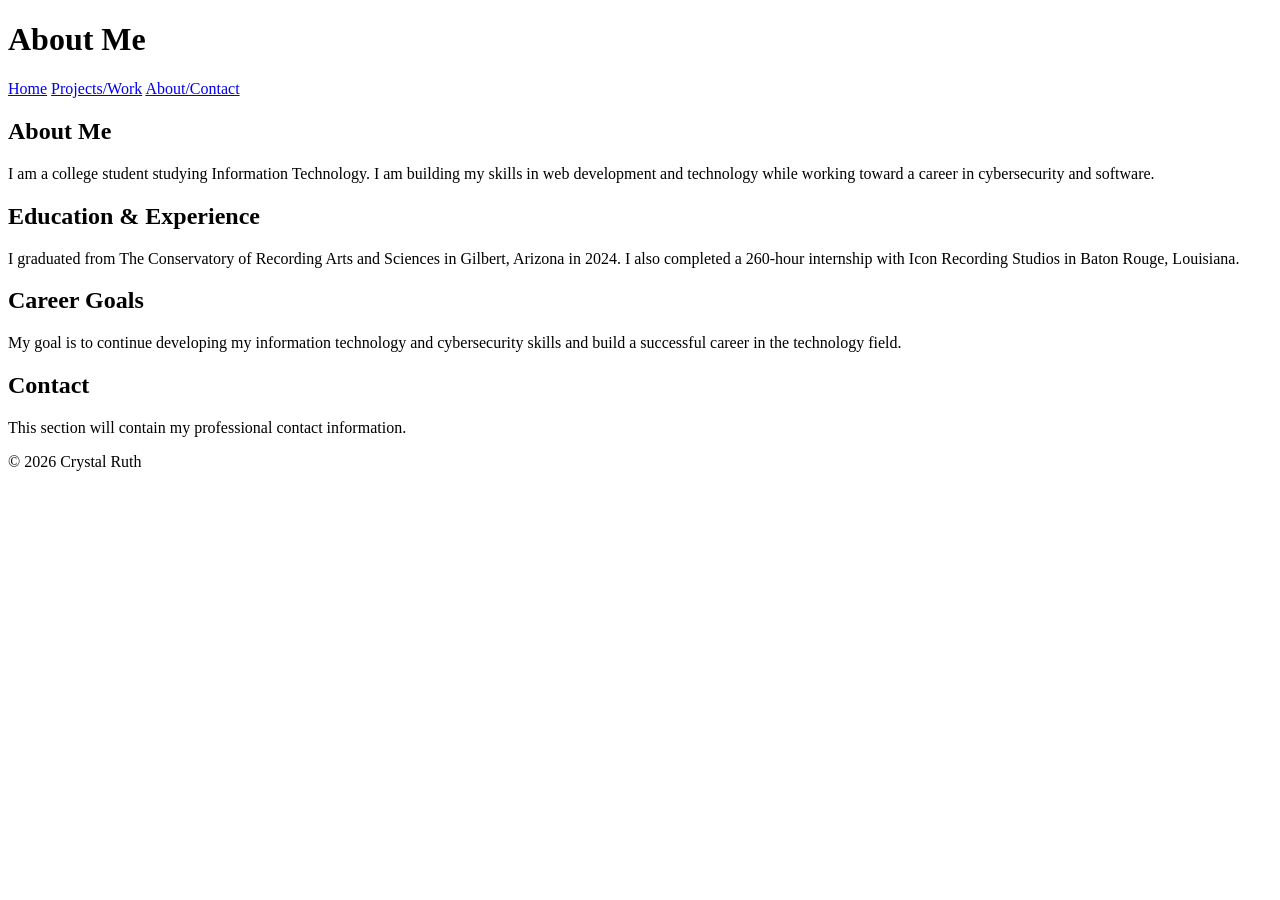
==== about.html @ 9107e643 "Add portfolio pages and wireframe" ====
<!DOCTYPE html>
<html lang="en">
<head>
    <meta charset="UTF-8">
    <meta name="viewport" content="width=device-width, initial-scale=1.0">
    <title>About & Contact | Crystal Ruth</title>
</head>

<body>

    <header>
        <h1>About Me</h1>

        <nav>
            <a href="index.html">Home</a>
            <a href="projects.html">Projects/Work</a>
            <a href="about.html">About/Contact</a>
        </nav>
    </header>

    <main>

        <section>
            <h2>About Me</h2>
            <p>
                I am a college student studying Information Technology.
                I am building my skills in web development and technology
                while working toward a career in cybersecurity and software.
            </p>
        </section>

        <section>
            <h2>Education & Experience</h2>
            <p>
                I graduated from The Conservatory of Recording Arts and
                Sciences in Gilbert, Arizona in 2024. I also completed
                a 260-hour internship with Icon Recording Studios in
                Baton Rouge, Louisiana.
            </p>
        </section>

        <section>
            <h2>Career Goals</h2>
            <p>
                My goal is to continue developing my information technology
                and cybersecurity skills and build a successful career
                in the technology field.
            </p>
        </section>

        <section>
            <h2>Contact</h2>
            <p>
                This section will contain my professional contact
                information.
            </p>
        </section>

    </main>

    <footer>
        <p>&copy; 2026 Crystal Ruth</p>
    </footer>

</body>
</html>
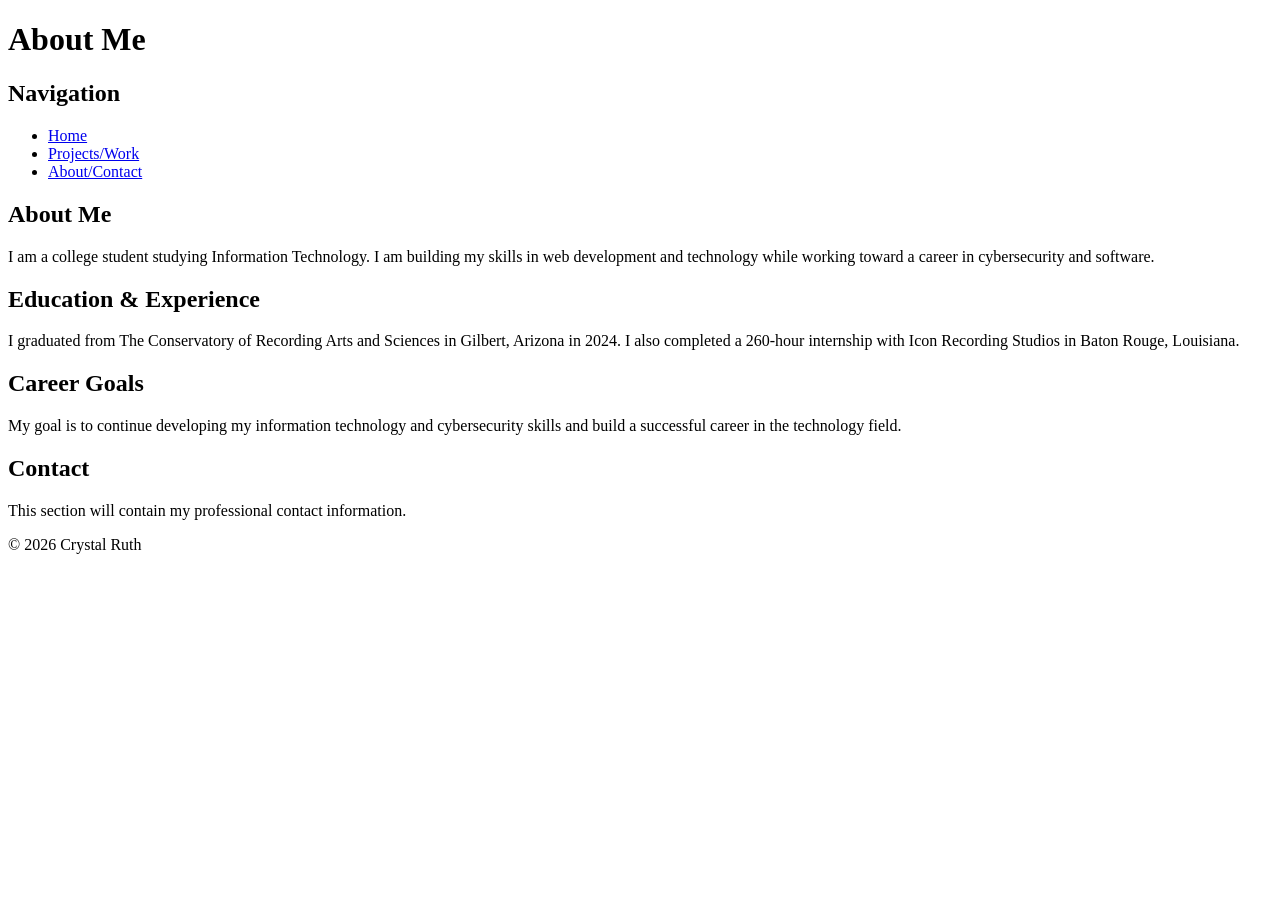
==== commit ede6cb14: "fix navigation links" ====
--- a/about.html
+++ b/about.html
@@ -12,10 +12,14 @@
         <h1>About Me</h1>
 
         <nav>
-            <a href="index.html">Home</a>
-            <a href="projects.html">Projects/Work</a>
-            <a href="about.html">About/Contact</a>
-        </nav>
+    <h2>Navigation</h2>
+    <ul>
+        <li><a href="index.html">Home</a></li>
+        <li><a href="projects.html">Projects/Work</a></li>
+        <li><a href="about.html">About/Contact</a></li>
+    </ul>
+</nav>
+
     </header>
 
     <main>
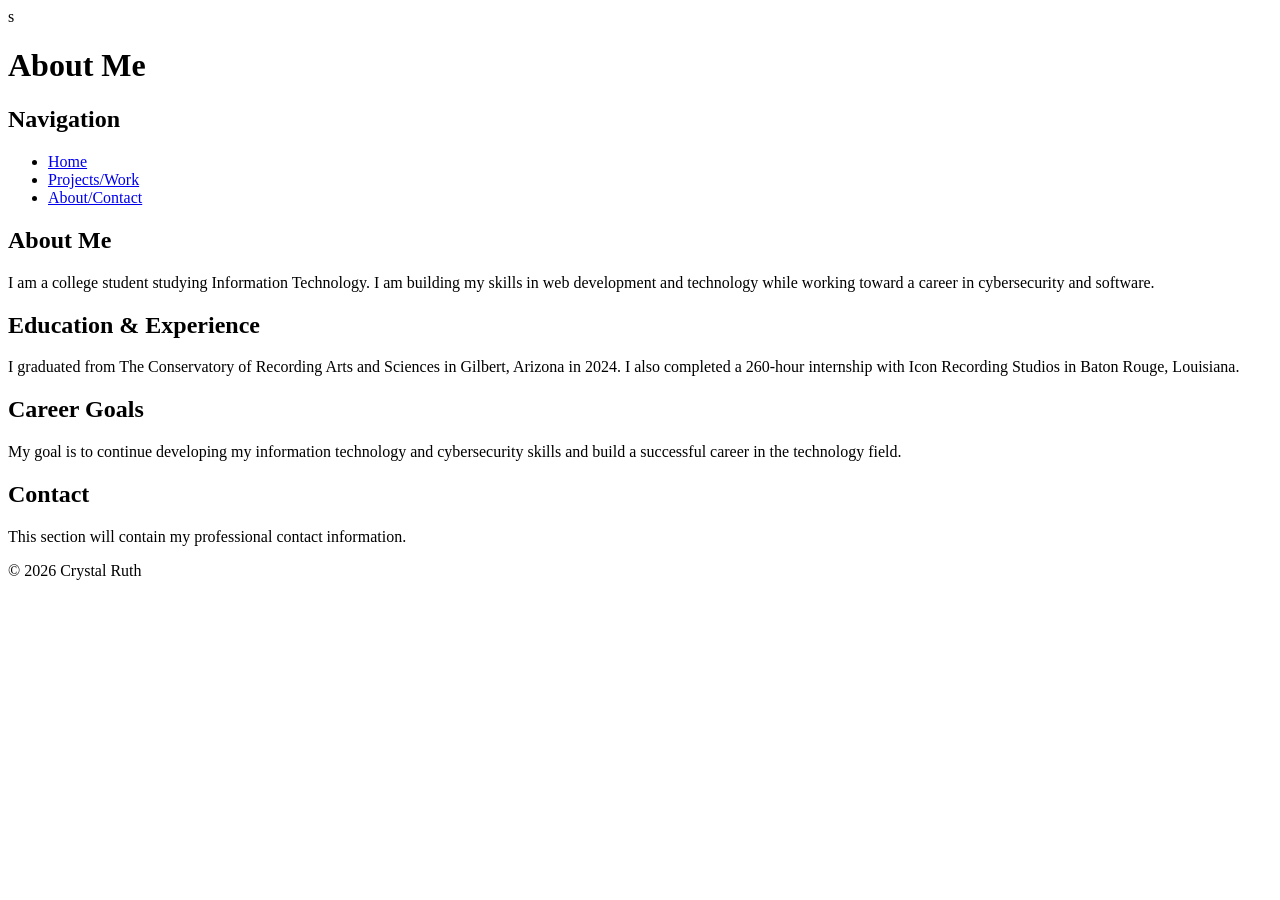
==== commit bc52725b: "fix nagivation links" ====
--- a/about.html
+++ b/about.html
@@ -1,4 +1,4 @@
-<!DOCTYPE html>
+<!DOCTYPE html>s
 <html lang="en">
 <head>
     <meta charset="UTF-8">
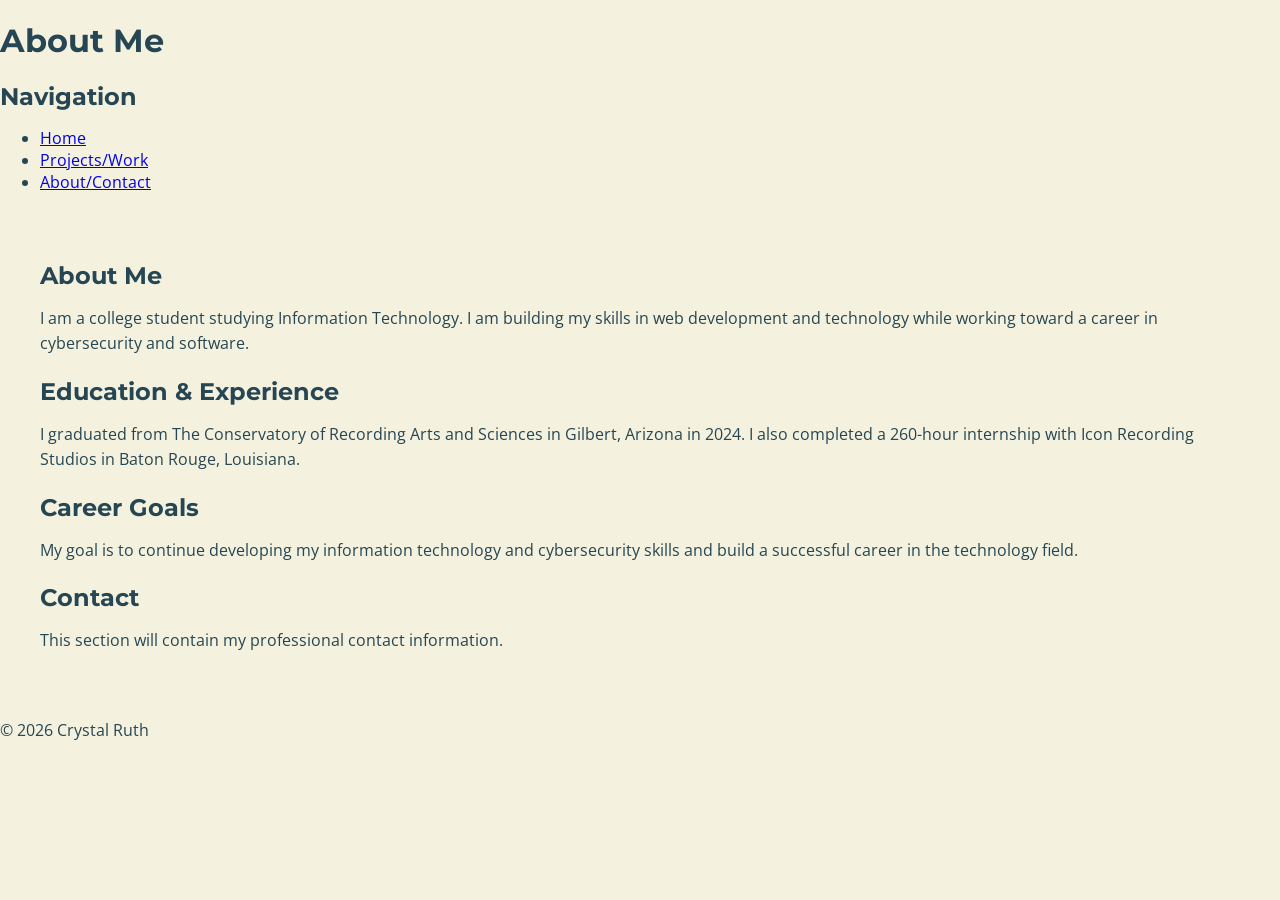
==== commit b5b0b831: "completed CSS styling and responsive design" ====
--- a/about.html
+++ b/about.html
@@ -1,9 +1,10 @@
-<!DOCTYPE html>s
+<!DOCTYPE html>
 <html lang="en">
 <head>
     <meta charset="UTF-8">
     <meta name="viewport" content="width=device-width, initial-scale=1.0">
     <title>About & Contact | Crystal Ruth</title>
+    <link rel="stylesheet" href="style.css">
 </head>
 
 <body>
@@ -22,7 +23,7 @@
 
     </header>
 
-    <main>
+    <main id="main-content">
 
         <section>
             <h2>About Me</h2>
--- a/style.css
+++ b/style.css
@@ -0,0 +1,154 @@
+@import url('https://fonts.googleapis.com/css2?family=Montserrat:wght@600;700&family=Open+Sans:wght@400;600&display=swap');
+
+/* Type selector */
+body {
+    font-family: 'Open Sans', Arial, sans-serif;
+    background-color: #f4f1de;
+    color: #264653;
+    margin: 0;
+    padding: 0;
+    h1,
+h2,
+h3 {
+    font-family: 'Montserrat', sans-serif;
+}
+
+}
+
+/* Type selector */
+p {
+    line-height: 1.6;
+}
+
+/* Type selector */
+h2 {
+    color: #264653;
+    margin-bottom: 15px;
+}
+
+/* Class selector + Box Model */
+.page-header {
+    background-color: #264653;
+    color: white;
+    text-align: center;
+    padding: 30px;
+    margin: 20px;
+    border: 5px solid #f4a261;
+}
+
+/* Class selector + Box Model */
+.navigation {
+    background-color: #f4a261;
+    padding: 20px;
+    margin: 20px;
+    border: 3px solid #264653;
+}
+
+.navigation h2 {
+    color: #264653;
+}
+
+.navigation a {
+    color: #264653;
+    text-decoration: none;
+    font-weight: bold;
+}
+
+.navigation a:hover {
+    text-decoration: underline;
+}
+
+/* ID selector + Box Model */
+#about {
+    background-color: white;
+    padding: 25px;
+    margin: 20px;
+    border: 3px solid #264653;
+}
+
+/* Class selector + Box Model */
+.content-section {
+    background-color: white;
+    padding: 25px;
+    margin: 20px;
+    border: 3px solid #f4a261;
+}
+
+/* Class selector */
+.education-card {
+    background-color: #f4f1de;
+    padding: 20px;
+    margin: 15px 0;
+    border: 2px solid #264653;
+}
+
+/* ID selector */
+#interests {
+    border-left: 8px solid #f4a261;
+}
+
+/* ID selector */
+#goals {
+    border-left: 8px solid #264653;
+}
+
+/* Styling the image */
+img {
+    display: block;
+    max-width: 100%;
+    height: auto;
+    margin: 20px auto;
+    border: 4px solid #f4a261;
+}
+
+/* Class selector */
+.page-footer {
+    background-color: #264653;
+    color: white;
+    text-align: center;
+    padding: 20px;
+    margin-top: 30px;
+    border-top: 5px solid #f4a261;
+}
+#main-content {
+    max-width: 1200px;
+    margin: 0 auto;
+    padding: 32px;
+}
+.project-grid {
+    display: grid;
+    grid-template-columns: repeat(2, 1fr);
+    gap: 24px;
+}
+/* Tablet responsiveness */
+@media (max-width: 768px) {
+
+    .project-grid {
+        grid-template-columns: 1fr;
+    }
+
+    #main-content {
+        padding: 24px;
+    }
+
+    nav {
+        flex-direction: column;
+        gap: 16px;
+    }
+}
+
+/* Mobile responsiveness */
+@media (max-width: 320px) {
+
+    #main-content {
+        padding: 16px;
+    }
+
+    .page-header {
+        padding: 24px 16px;
+    }
+
+    h1 {
+        font-size: 28px;
+    }
+}
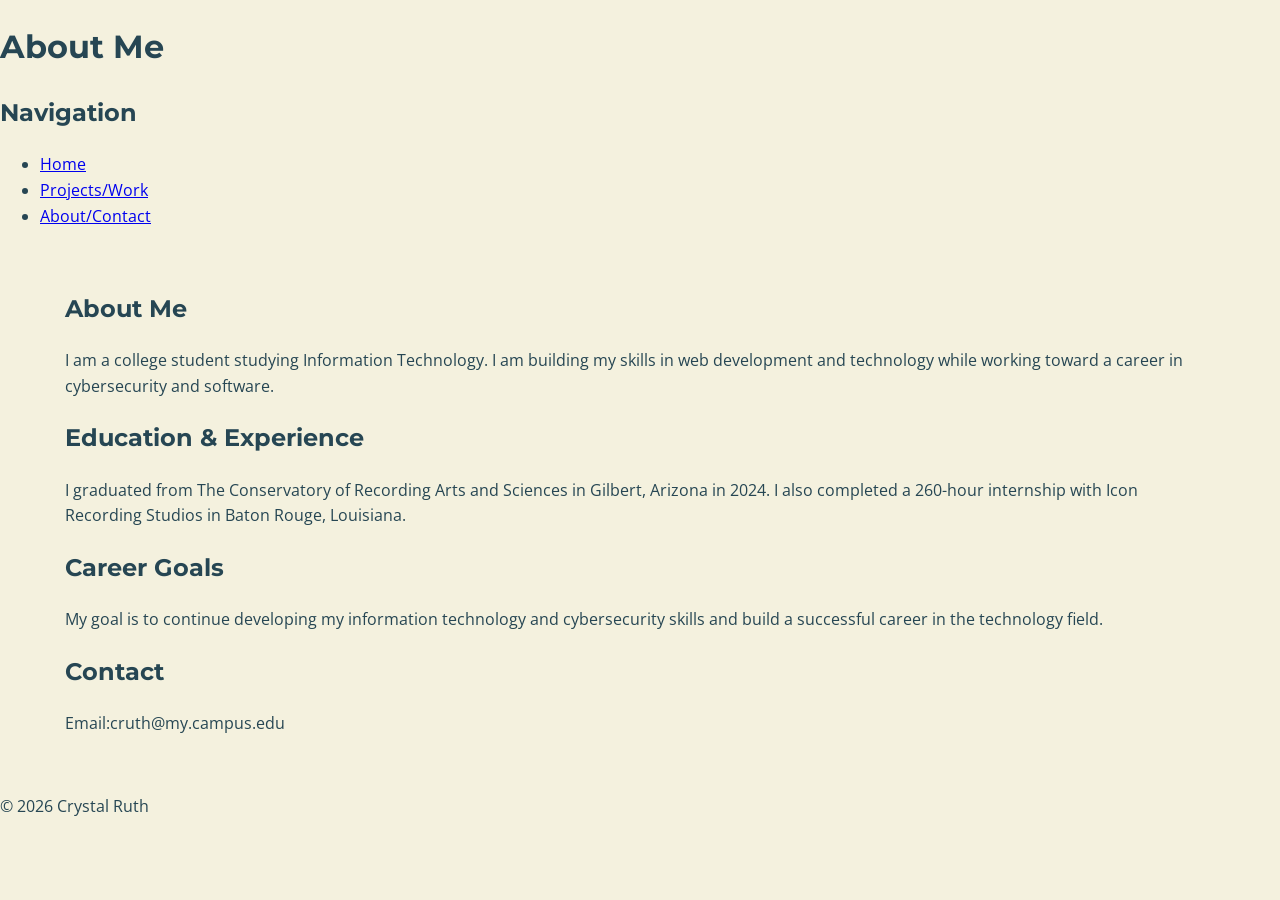
==== commit 5f1fbc11: "update email in about section" ====
--- a/about.html
+++ b/about.html
@@ -56,8 +56,8 @@
         <section>
             <h2>Contact</h2>
             <p>
-                This section will contain my professional contact
-                information.
+            <label for="email">Email:cruth@my.campus.edu
+            </label>
             </p>
         </section>
 
--- a/style.css
+++ b/style.css
@@ -1,51 +1,66 @@
 @import url('https://fonts.googleapis.com/css2?family=Montserrat:wght@600;700&family=Open+Sans:wght@400;600&display=swap');
 
-/* Type selector */
+/* Universal box sizing */
+* {
+    box-sizing: border-box;
+}
+
+/* Main page styling */
 body {
     font-family: 'Open Sans', Arial, sans-serif;
     background-color: #f4f1de;
     color: #264653;
     margin: 0;
     padding: 0;
-    h1,
-h2,
-h3 {
+    line-height: 1.6;
+}
+
+/* Heading styling */
+h1, h2, h3 {
     font-family: 'Montserrat', sans-serif;
 }
 
-}
-
-/* Type selector */
-p {
-    line-height: 1.6;
-}
-
-/* Type selector */
-h2 {
-    color: #264653;
-    margin-bottom: 15px;
-}
-
-/* Class selector + Box Model */
+/* Header */
 .page-header {
     background-color: #264653;
     color: white;
     text-align: center;
-    padding: 30px;
+    padding: 35px 20px;
     margin: 20px;
     border: 5px solid #f4a261;
-}
-
-/* Class selector + Box Model */
+    border-radius: 10px;
+}
+
+.page-header h1 {
+    font-size: 32px;
+}
+
+/* Navigation using Flexbox */
 .navigation {
     background-color: #f4a261;
     padding: 20px;
     margin: 20px;
     border: 3px solid #264653;
+    border-radius: 10px;
+    display: flex;
+    justify-content: space-between;
+    align-items: center;
+    flex-wrap: wrap;
+    gap: 15px;
 }
 
 .navigation h2 {
     color: #264653;
+    margin: 0;
+}
+
+.navigation ul {
+    display: flex;
+    flex-wrap: wrap;
+    gap: 25px;
+    list-style: none;
+    margin: 0;
+    padding: 0;
 }
 
 .navigation a {
@@ -58,50 +73,78 @@
     text-decoration: underline;
 }
 
-/* ID selector + Box Model */
+/* Main content */
+#main-content {
+    max-width: 1200px;
+    width: 100%;
+    margin: 0 auto;
+    padding: 25px;
+}
+
+/* About section */
 #about {
     background-color: white;
     padding: 25px;
-    margin: 20px;
+    margin-bottom: 25px;
     border: 3px solid #264653;
-}
-
-/* Class selector + Box Model */
+    border-radius: 10px;
+}
+
+.about-layout {
+    display: grid;
+    grid-template-columns: 1fr 1fr;
+    align-items: center;
+    gap: 25px;
+}
+
+/* Main CSS Grid layout */
+.content-grid {
+    display: grid;
+    grid-template-columns: repeat(3, minmax(0, 1fr));
+    gap: 25px;
+    align-items: stretch;
+}
+
+/* Content sections */
 .content-section {
     background-color: white;
     padding: 25px;
-    margin: 20px;
     border: 3px solid #f4a261;
-}
-
-/* Class selector */
+    border-radius: 10px;
+    min-width: 0;
+}
+
+/* Education cards */
 .education-card {
     background-color: #f4f1de;
-    padding: 20px;
+    padding: 18px;
     margin: 15px 0;
     border: 2px solid #264653;
-}
-
-/* ID selector */
+    border-radius: 8px;
+}
+
+/* Interests section */
 #interests {
     border-left: 8px solid #f4a261;
 }
 
-/* ID selector */
+/* Goals section */
 #goals {
     border-left: 8px solid #264653;
 }
 
-/* Styling the image */
+/* Image styling */
 img {
     display: block;
-    max-width: 100%;
+    width: 100%;
+    max-width: 500px;
     height: auto;
-    margin: 20px auto;
+    margin: 15px auto;
     border: 4px solid #f4a261;
-}
-
-/* Class selector */
+    border-radius: 8px;
+}
+
+/* Footer */
 .page-footer {
     background-color: #264653;
     color: white;
@@ -110,45 +153,70 @@
     margin-top: 30px;
     border-top: 5px solid #f4a261;
 }
-#main-content {
-    max-width: 1200px;
-    margin: 0 auto;
-    padding: 32px;
-}
-.project-grid {
-    display: grid;
-    grid-template-columns: repeat(2, 1fr);
-    gap: 24px;
-}
-/* Tablet responsiveness */
-@media (max-width: 768px) {
-
-    .project-grid {
+
+/* Tablet responsiveness: 768px */
+@media screen and (max-width: 768px) {
+
+    .content-grid {
+        grid-template-columns: repeat(2, minmax(0, 1fr));
+    }
+
+    #main-content {
+        padding: 20px;
+    }
+
+    .about-layout {
         grid-template-columns: 1fr;
     }
 
+    .navigation {
+        flex-direction: column;
+        align-items: flex-start;
+    }
+
+    .navigation ul {
+        gap: 15px;
+    }
+}
+
+/* Mobile responsiveness: 480px and below */
+@media screen and (max-width: 480px) {
+
+    .content-grid {
+        grid-template-columns: 1fr;
+    }
+
     #main-content {
-        padding: 24px;
-    }
-
-    nav {
+        padding: 12px;
+    }
+
+    .page-header {
+        padding: 20px 12px;
+        margin: 10px;
+    }
+
+    .page-header h1 {
+        font-size: 24px;
+    }
+
+    .navigation {
+        margin: 10px;
+        padding: 15px;
+    }
+
+    .navigation ul {
         flex-direction: column;
-        gap: 16px;
-    }
-}
-
-/* Mobile responsiveness */
-@media (max-width: 320px) {
-
-    #main-content {
-        padding: 16px;
-    }
-
-    .page-header {
-        padding: 24px 16px;
-    }
-
-    h1 {
-        font-size: 28px;
-    }
-}+        gap: 10px;
+    }
+
+    .content-section,
+    #about {
+        padding: 15px;
+    }
+
+    body {
+        font-size: 14px;
+    }
+}
+
+
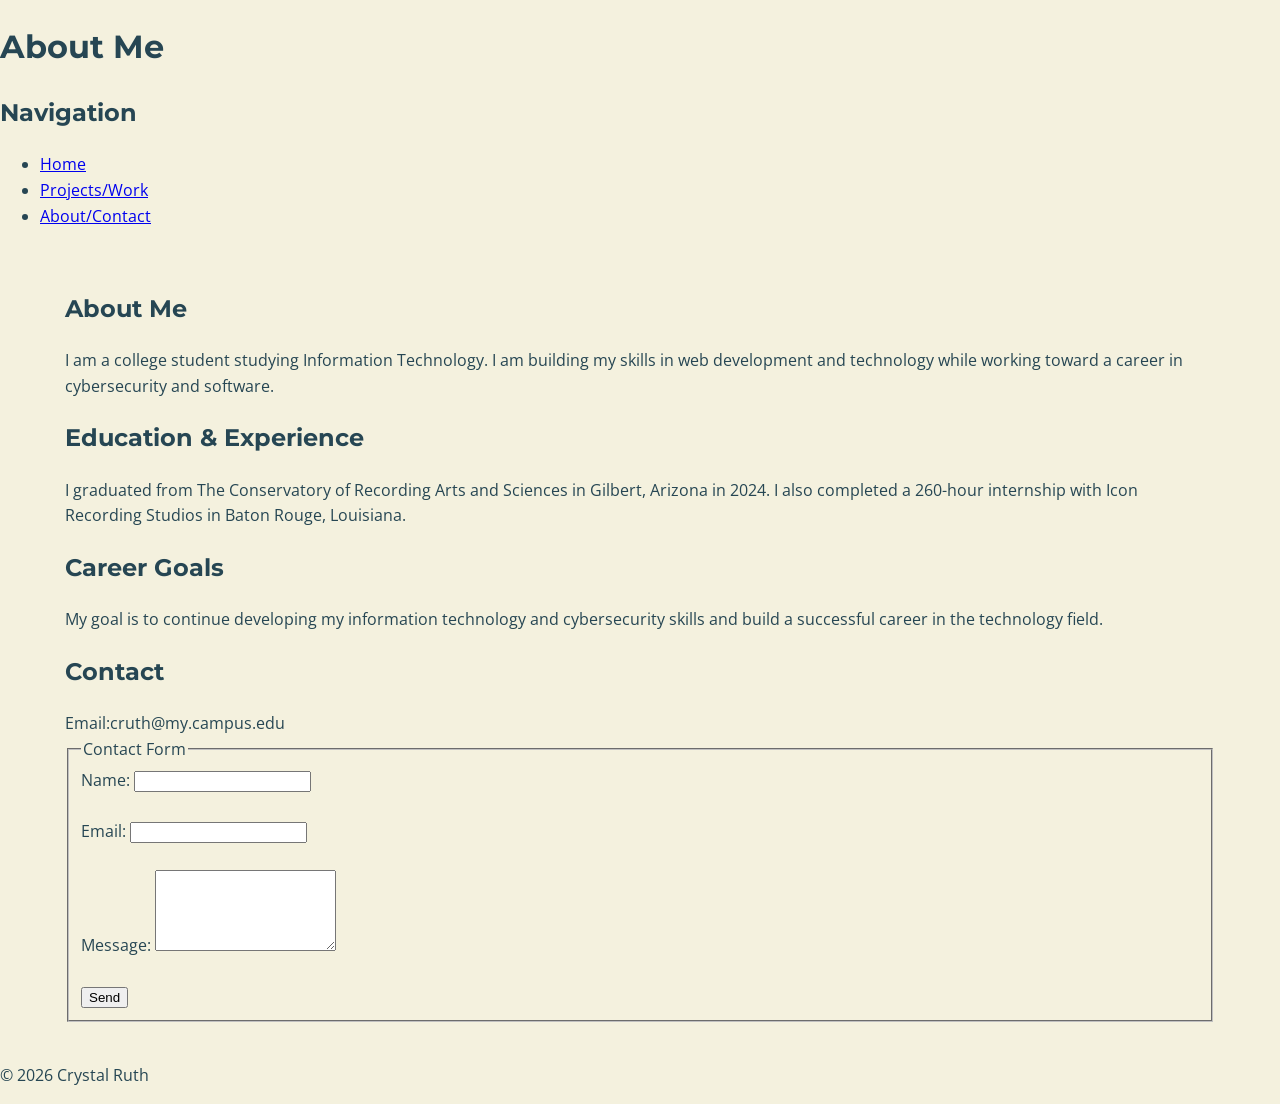
==== commit 560836ac: "improve nav labels and fix errors in code" ====
--- a/about.html
+++ b/about.html
@@ -55,11 +55,29 @@
 
         <section>
             <h2>Contact</h2>
-            <p>
-            <label for="email">Email:cruth@my.campus.edu
-            </label>
-            </p>
-        </section>
+        </p>
+            <label for="email">Email:cruth@my.campus.edu</label>
+        <form action="mailto:cruth@my.campus.edu" method="post" enctype="text/plain">
+    
+            <fieldset>
+        <legend>Contact Form</legend>
+
+        <label for="name">Name:</label>
+        <input type="text" id="name" name="name" required>
+        <br><br>
+
+        <label for="email">Email:</label>
+        <input type="email" id="email" name="email" required>
+        <br><br>
+
+        <label for="message">Message:</label>
+        <textarea id="message" name="message" rows="5" required></textarea>
+        <br><br>
+
+        <input type="submit" value="Send">
+
+    </fieldset>
+</form>
 
     </main>
 
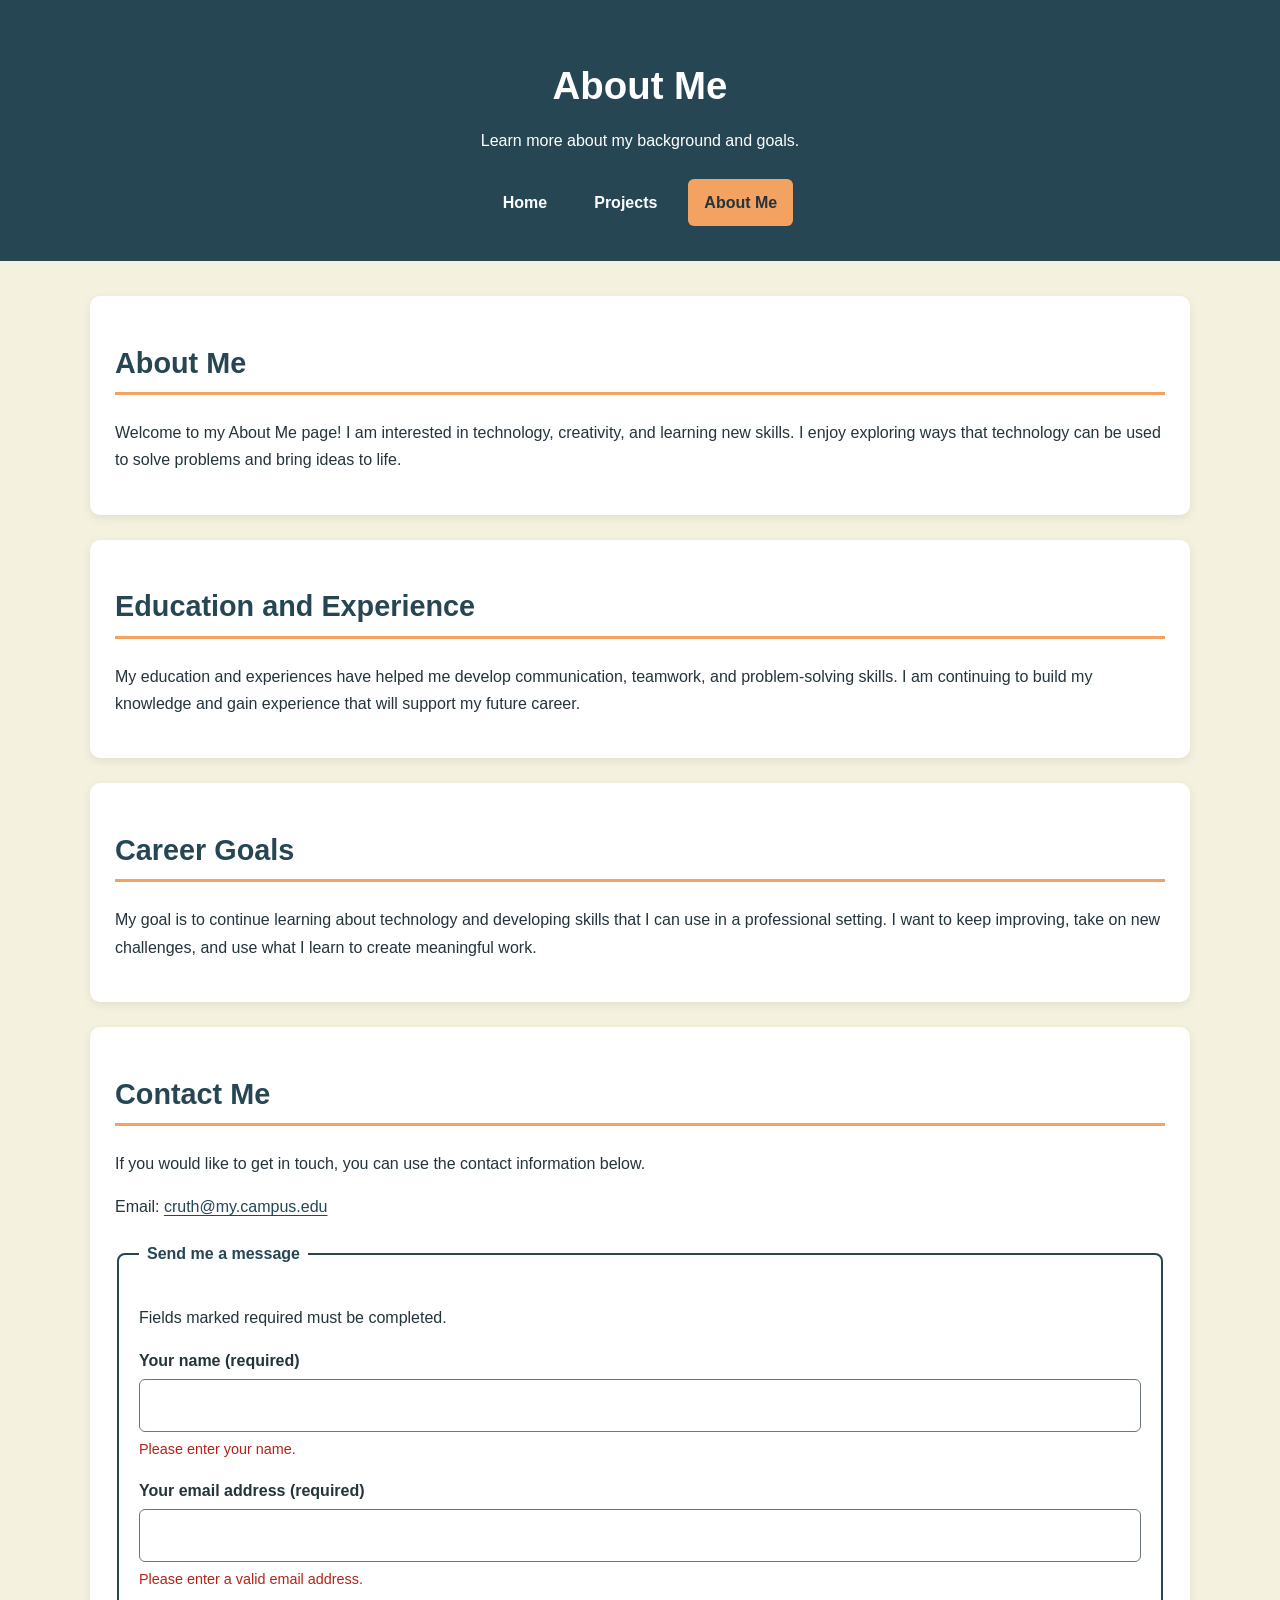
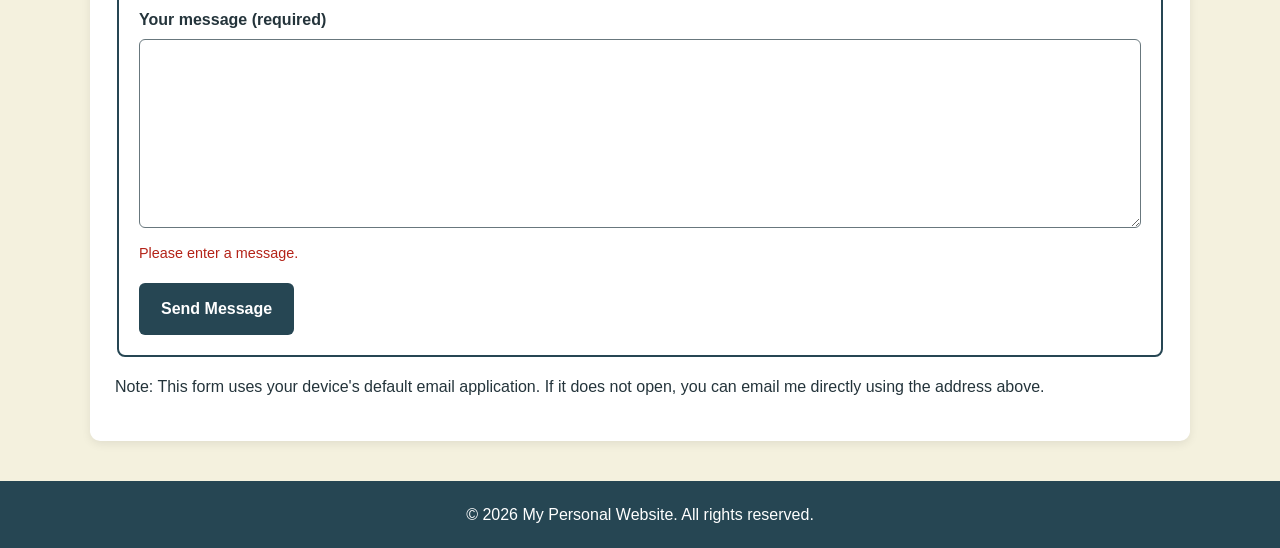
==== commit d7f464a9: "update website accessibility and responsive design" ====
--- a/about.html
+++ b/about.html
@@ -3,88 +3,133 @@
 <head>
     <meta charset="UTF-8">
     <meta name="viewport" content="width=device-width, initial-scale=1.0">
-    <title>About & Contact | Crystal Ruth</title>
+    <meta name="description" content="Learn more about my background, education, experience, and career goals.">
+    <title>About Me | My Personal Website</title>
     <link rel="stylesheet" href="style.css">
 </head>
 
 <body>
+    <a class="skip-link" href="#main-content">Skip to main content</a>
 
-    <header>
+    <header class="site-header">
         <h1>About Me</h1>
+        <p>Learn more about my background and goals.</p>
 
-        <nav>
-    <h2>Navigation</h2>
-    <ul>
-        <li><a href="index.html">Home</a></li>
-        <li><a href="projects.html">Projects/Work</a></li>
-        <li><a href="about.html">About/Contact</a></li>
-    </ul>
-</nav>
-
+        <nav aria-label="Main navigation">
+            <ul>
+                <li><a href="index.html">Home</a></li>
+                <li><a href="projects.html">Projects</a></li>
+                <li><a href="about.html" aria-current="page">About Me</a></li>
+            </ul>
+        </nav>
     </header>
 
     <main id="main-content">
-
-        <section>
+        <section class="content-section">
             <h2>About Me</h2>
             <p>
-                I am a college student studying Information Technology.
-                I am building my skills in web development and technology
-                while working toward a career in cybersecurity and software.
+                Welcome to my About Me page! I am interested in technology,
+                creativity, and learning new skills. I enjoy exploring ways
+                that technology can be used to solve problems and bring ideas
+                to life.
             </p>
         </section>
 
-        <section>
-            <h2>Education & Experience</h2>
+        <section class="content-section">
+            <h2>Education and Experience</h2>
             <p>
-                I graduated from The Conservatory of Recording Arts and
-                Sciences in Gilbert, Arizona in 2024. I also completed
-                a 260-hour internship with Icon Recording Studios in
-                Baton Rouge, Louisiana.
+                My education and experiences have helped me develop
+                communication, teamwork, and problem-solving skills.
+                I am continuing to build my knowledge and gain experience
+                that will support my future career.
             </p>
         </section>
 
-        <section>
+        <section class="content-section">
             <h2>Career Goals</h2>
             <p>
-                My goal is to continue developing my information technology
-                and cybersecurity skills and build a successful career
-                in the technology field.
+                My goal is to continue learning about technology and
+                developing skills that I can use in a professional setting.
+                I want to keep improving, take on new challenges, and use
+                what I learn to create meaningful work.
             </p>
         </section>
 
-        <section>
-            <h2>Contact</h2>
-        </p>
-            <label for="email">Email:cruth@my.campus.edu</label>
-        <form action="mailto:cruth@my.campus.edu" method="post" enctype="text/plain">
-    
-            <fieldset>
-        <legend>Contact Form</legend>
+        <section class="content-section" aria-labelledby="contact-heading">
+            <h2 id="contact-heading">Contact Me</h2>
+            <p>
+                If you would like to get in touch, you can use the contact
+                information below.
+            </p>
 
-        <label for="name">Name:</label>
-        <input type="text" id="name" name="name" required>
-        <br><br>
+            <p>
+                Email:
+                <a href="mailto:cruth@my.campus.edu">cruth@my.campus.edu</a>
+            </p>
 
-        <label for="email">Email:</label>
-        <input type="email" id="email" name="email" required>
-        <br><br>
+            <form action="mailto:cruth@my.campus.edu"
+                  method="post"
+                  enctype="text/plain">
 
-        <label for="message">Message:</label>
-        <textarea id="message" name="message" rows="5" required></textarea>
-        <br><br>
+                <fieldset>
+                    <legend>Send me a message</legend>
 
-        <input type="submit" value="Send">
+                    <p id="form-instructions">
+                        Fields marked required must be completed.
+                    </p>
 
-    </fieldset>
-</form>
+                    <label for="name">Your name (required)</label>
+                    <input
+                        type="text"
+                        id="name"
+                        name="name"
+                        autocomplete="name"
+                        required
+                        aria-describedby="name-error">
 
+                    <span class="error-message" id="name-error">
+                        Please enter your name.
+                    </span>
+
+                    <label for="email">Your email address (required)</label>
+                    <input
+                        type="email"
+                        id="email"
+                        name="email"
+                        autocomplete="email"
+                        required
+                        aria-describedby="email-error">
+
+                    <span class="error-message" id="email-error">
+                        Please enter a valid email address.
+                    </span>
+
+                    <label for="message">Your message (required)</label>
+                    <textarea
+                        id="message"
+                        name="message"
+                        rows="6"
+                        required
+                        aria-describedby="message-error"></textarea>
+
+                    <span class="error-message" id="message-error">
+                        Please enter a message.
+                    </span>
+
+                    <button type="submit">Send Message</button>
+                </fieldset>
+            </form>
+
+            <p>
+                Note: This form uses your device's default email application.
+                If it does not open, you can email me directly using the
+                address above.
+            </p>
+        </section>
     </main>
 
-    <footer>
-        <p>&copy; 2026 Crystal Ruth</p>
+    <footer class="site-footer">
+        <p>&copy; 2026 My Personal Website. All rights reserved.</p>
     </footer>
-
 </body>
 </html>
-
--- a/style.css
+++ b/style.css
@@ -1,222 +1,344 @@
-@import url('https://fonts.googleapis.com/css2?family=Montserrat:wght@600;700&family=Open+Sans:wght@400;600&display=swap');
-
-/* Universal box sizing */
+/* ==============================
+ 1. COLOR PALETTE AND VARIABLES
+================================= */
+
+:root {
+    --teal: #264653;
+    --cream: #f4f1de;
+    --orange: #f4a261;
+    --white: #ffffff;
+    --dark-text: #24343b;
+    --error: #b42318;
+}
+
+/* ==============================
+   2. GENERAL PAGE STYLING
+================================= */
+
 * {
     box-sizing: border-box;
 }
 
-/* Main page styling */
+html {
+    scroll-behavior: smooth;
+}
+
 body {
-    font-family: 'Open Sans', Arial, sans-serif;
-    background-color: #f4f1de;
-    color: #264653;
     margin: 0;
-    padding: 0;
-    line-height: 1.6;
-}
-
-/* Heading styling */
-h1, h2, h3 {
-    font-family: 'Montserrat', sans-serif;
-}
-
-/* Header */
-.page-header {
-    background-color: #264653;
-    color: white;
+    font-family: "Open Sans", Arial, sans-serif;
+    background-color: var(--cream);
+    color: var(--dark-text);
+    line-height: 1.7;
+    font-size: 16px;
+}
+
+h1,
+h2,
+h3 {
+    font-family: "Montserrat", Arial, sans-serif;
+    color: var(--teal);
+    line-height: 1.3;
+}
+
+h1 {
+    font-size: 2.4rem;
+}
+
+h2 {
+    font-size: 1.8rem;
+}
+
+h3 {
+    font-size: 1.3rem;
+}
+
+p {
+    margin-bottom: 1rem;
+}
+
+img {
+    max-width: 100%;
+    height: auto;
+    border-radius: 10px;
+}
+
+/* ==============================
+   3. ACCESSIBILITY
+================================= */
+
+a {
+    color: var(--teal);
+    text-decoration: underline;
+    text-underline-offset: 3px;
+}
+
+a:hover {
+    color: #17333e;
+}
+
+a:focus-visible,
+button:focus-visible,
+input:focus-visible,
+textarea:focus-visible {
+    outline: 3px solid var(--orange);
+    outline-offset: 4px;
+}
+
+.skip-link {
+    position: absolute;
+    top: -100px;
+    left: 10px;
+    background-color: var(--white);
+    color: var(--teal);
+    padding: 12px;
+    z-index: 1000;
+}
+
+.skip-link:focus {
+    top: 10px;
+}
+
+/* ==============================
+   4. HEADER AND NAVIGATION
+================================= */
+
+.site-header {
+    background-color: var(--teal);
+    color: var(--white);
     text-align: center;
     padding: 35px 20px;
-    margin: 20px;
-    border: 5px solid #f4a261;
-    border-radius: 10px;
-}
-
-.page-header h1 {
-    font-size: 32px;
-}
-
-/* Navigation using Flexbox */
-.navigation {
-    background-color: #f4a261;
-    padding: 20px;
-    margin: 20px;
-    border: 3px solid #264653;
-    border-radius: 10px;
+}
+
+.site-header h1 {
+    color: var(--white);
+    margin-bottom: 10px;
+}
+
+.site-header p {
+    color: var(--white);
+}
+
+.site-header nav ul {
+    list-style: none;
     display: flex;
-    justify-content: space-between;
-    align-items: center;
+    justify-content: center;
     flex-wrap: wrap;
     gap: 15px;
-}
-
-.navigation h2 {
-    color: #264653;
-    margin: 0;
-}
-
-.navigation ul {
-    display: flex;
-    flex-wrap: wrap;
-    gap: 25px;
-    list-style: none;
-    margin: 0;
     padding: 0;
-}
-
-.navigation a {
-    color: #264653;
+    margin: 25px 0 0;
+}
+
+.site-header nav a {
+    display: inline-block;
+    color: var(--white);
     text-decoration: none;
     font-weight: bold;
-}
-
-.navigation a:hover {
-    text-decoration: underline;
-}
-
-/* Main content */
-#main-content {
-    max-width: 1200px;
-    width: 100%;
-    margin: 0 auto;
-    padding: 25px;
-}
-
-/* About section */
-#about {
-    background-color: white;
+    padding: 10px 16px;
+    border-radius: 6px;
+}
+
+.site-header nav a:hover,
+.site-header nav a[aria-current="page"] {
+    background-color: var(--orange);
+    color: #24343b;
+}
+
+/* ==============================
+   5. MAIN CONTENT
+================================= */
+
+main {
+    max-width: 1100px;
+    width: 90%;
+    margin: 35px auto;
+}
+
+.content-section {
+    background-color: var(--white);
     padding: 25px;
     margin-bottom: 25px;
-    border: 3px solid #264653;
     border-radius: 10px;
-}
-
-.about-layout {
+    box-shadow: 0 3px 10px rgba(0, 0, 0, 0.08);
+}
+
+.content-section h2 {
+    border-bottom: 3px solid var(--orange);
+    padding-bottom: 10px;
+}
+
+section {
+    margin-bottom: 25px;
+}
+
+/* ==============================
+   6. HOME PAGE LAYOUT
+================================= */
+
+.intro-section {
     display: grid;
     grid-template-columns: 1fr 1fr;
     align-items: center;
     gap: 25px;
 }
 
-/* Main CSS Grid layout */
-.content-grid {
+.intro-section img {
+    width: 100%;
+    object-fit: cover;
+}
+
+/* ==============================
+   7. PROJECT CARDS
+================================= */
+
+.project-grid {
     display: grid;
-    grid-template-columns: repeat(3, minmax(0, 1fr));
-    gap: 25px;
-    align-items: stretch;
-}
-
-/* Content sections */
-.content-section {
-    background-color: white;
-    padding: 25px;
-    border: 3px solid #f4a261;
-    border-radius: 10px;
-    min-width: 0;
-}
-
-/* Education cards */
-.education-card {
-    background-color: #f4f1de;
-    padding: 18px;
-    margin: 15px 0;
-    border: 2px solid #264653;
+    grid-template-columns: repeat(2, 1fr);
+    gap: 20px;
+}
+
+.project-card {
+    background-color: var(--cream);
+    border-left: 5px solid var(--orange);
+    padding: 20px;
     border-radius: 8px;
 }
 
-/* Interests section */
-#interests {
-    border-left: 8px solid #f4a261;
-}
-
-/* Goals section */
-#goals {
-    border-left: 8px solid #264653;
-}
-
-/* Image styling */
-img {
+.project-card h3 {
+    margin-top: 0;
+}
+
+/* ==============================
+   8. CONTACT FORM
+================================= */
+
+form {
+    margin-top: 20px;
+}
+
+fieldset {
+    border: 2px solid var(--teal);
+    border-radius: 8px;
+    padding: 20px;
+}
+
+legend {
+    font-weight: bold;
+    color: var(--teal);
+    padding: 0 8px;
+}
+
+label {
     display: block;
+    font-weight: bold;
+    margin-top: 15px;
+    margin-bottom: 5px;
+}
+
+input,
+textarea {
     width: 100%;
-    max-width: 500px;
-    height: auto;
-    margin: 15px auto;
-    border: 4px solid #f4a261;
-    border-radius: 8px;
-}
-
-/* Footer */
-.page-footer {
-    background-color: #264653;
-    color: white;
+    padding: 12px;
+    border: 1px solid #68777d;
+    border-radius: 6px;
+    font: inherit;
+    background-color: var(--white);
+    color: var(--dark-text);
+}
+
+textarea {
+    resize: vertical;
+}
+
+.error-message {
+    display: block;
+    color: var(--error);
+    font-size: 0.9rem;
+    margin-top: 5px;
+}
+
+button {
+    background-color: var(--teal);
+    color: var(--white);
+    border: none;
+    border-radius: 6px;
+    padding: 12px 22px;
+    margin-top: 18px;
+    font: inherit;
+    font-weight: bold;
+    cursor: pointer;
+}
+
+button:hover {
+    background-color: #17333e;
+}
+
+/* ==============================
+   9. FOOTER
+================================= */
+
+.site-footer {
+    background-color: var(--teal);
+    color: var(--white);
     text-align: center;
     padding: 20px;
-    margin-top: 30px;
-    border-top: 5px solid #f4a261;
-}
-
-/* Tablet responsiveness: 768px */
-@media screen and (max-width: 768px) {
-
-    .content-grid {
-        grid-template-columns: repeat(2, minmax(0, 1fr));
-    }
-
-    #main-content {
-        padding: 20px;
-    }
-
-    .about-layout {
+    margin-top: 40px;
+}
+
+.site-footer p {
+    margin: 0;
+}
+
+/* ==============================
+   10. RESPONSIVE DESIGN
+================================= */
+
+@media (max-width: 700px) {
+
+    h1 {
+        font-size: 2rem;
+    }
+
+    h2 {
+        font-size: 1.5rem;
+    }
+
+    .intro-section,
+    .project-grid {
         grid-template-columns: 1fr;
     }
 
-    .navigation {
+    .site-header nav ul {
         flex-direction: column;
-        align-items: flex-start;
-    }
-
-    .navigation ul {
-        gap: 15px;
-    }
-}
-
-/* Mobile responsiveness: 480px and below */
-@media screen and (max-width: 480px) {
-
-    .content-grid {
-        grid-template-columns: 1fr;
-    }
-
-    #main-content {
-        padding: 12px;
-    }
-
-    .page-header {
-        padding: 20px 12px;
-        margin: 10px;
-    }
-
-    .page-header h1 {
-        font-size: 24px;
-    }
-
-    .navigation {
-        margin: 10px;
-        padding: 15px;
-    }
-
-    .navigation ul {
-        flex-direction: column;
-        gap: 10px;
-    }
-
-    .content-section,
-    #about {
-        padding: 15px;
-    }
-
-    body {
-        font-size: 14px;
-    }
-}
-
-
+        align-items: center;
+    }
+
+    .site-header nav a {
+        width: 180px;
+    }
+
+    main {
+        width: 94%;
+        margin: 20px auto;
+    }
+
+    .content-section {
+        padding: 18px;
+    }
+}
+
+/* ==============================
+   11. REDUCED MOTION
+================================= */
+
+@media (prefers-reduced-motion: reduce) {
+    html {
+        scroll-behavior: auto;
+    }
+
+    *,
+    *::before,
+    *::after {
+        animation-duration: 0.01ms !important;
+        transition-duration: 0.01ms !important;
+    }
+}
